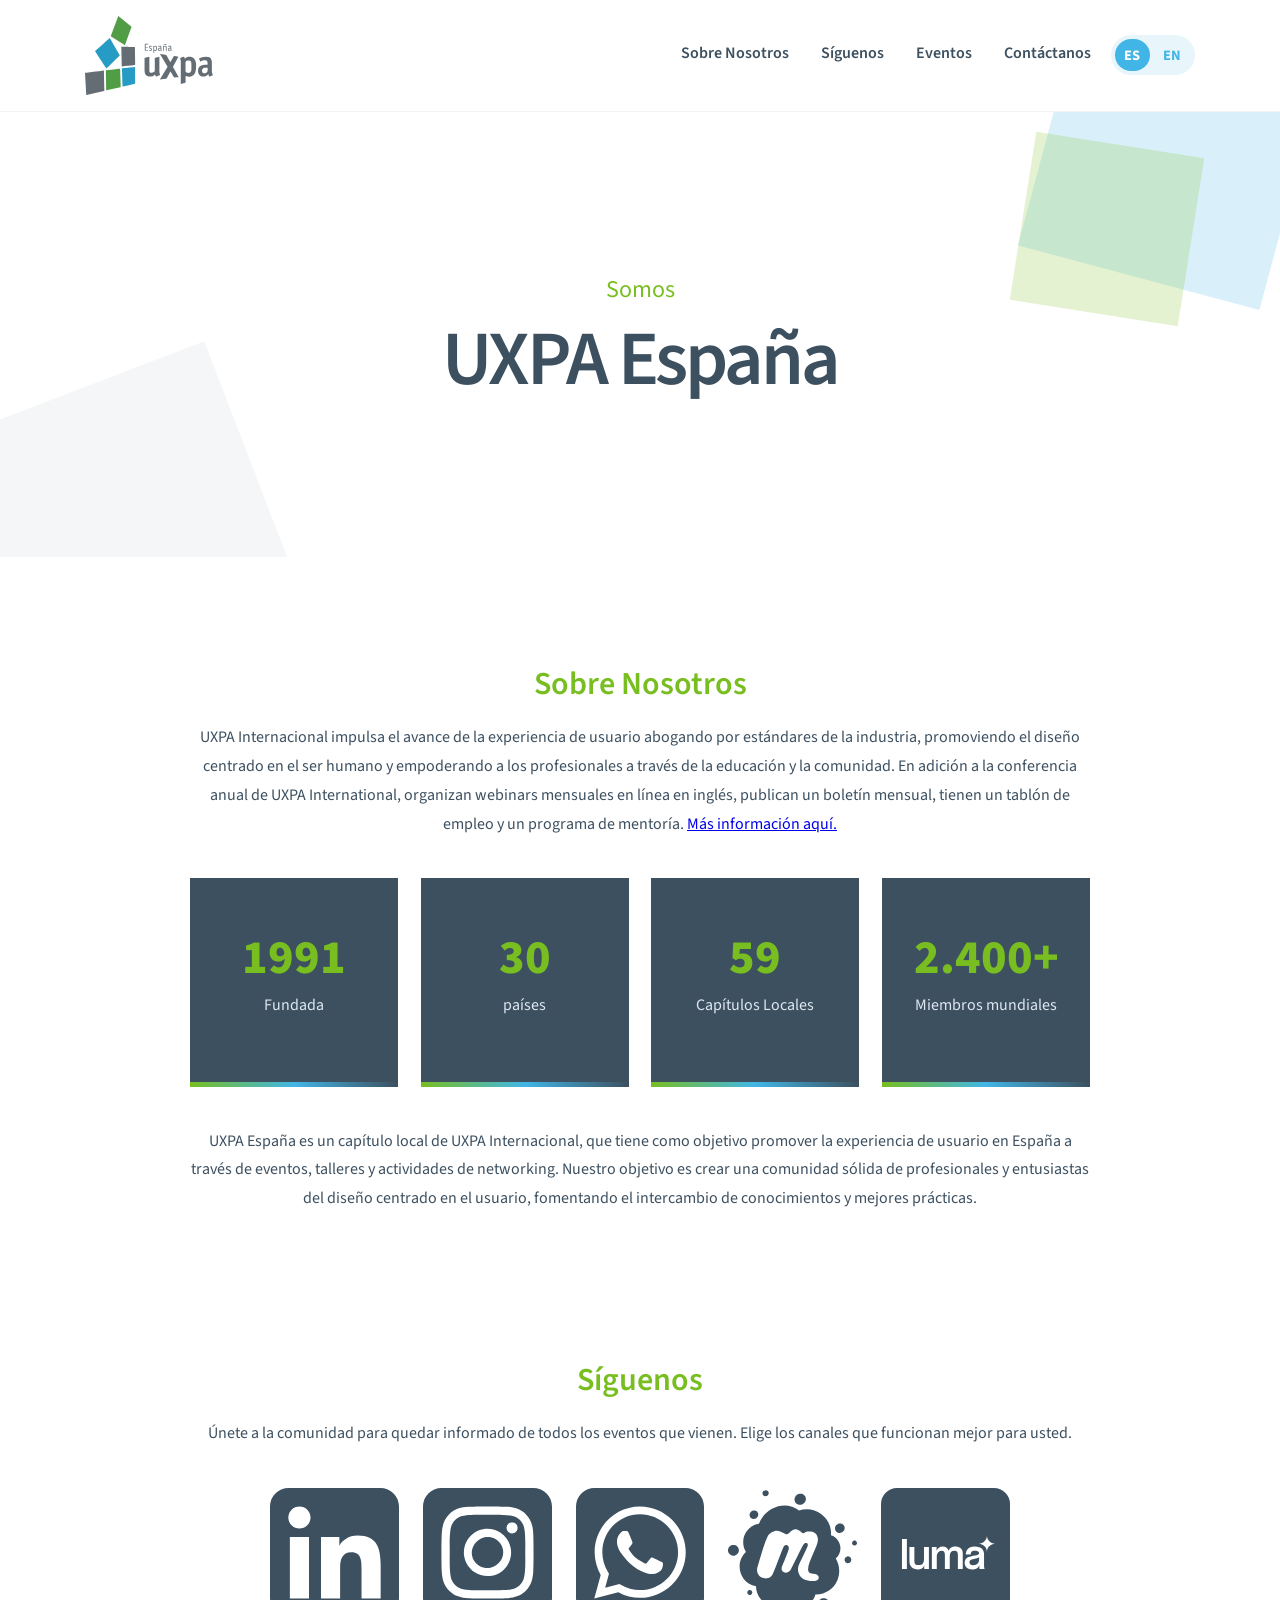
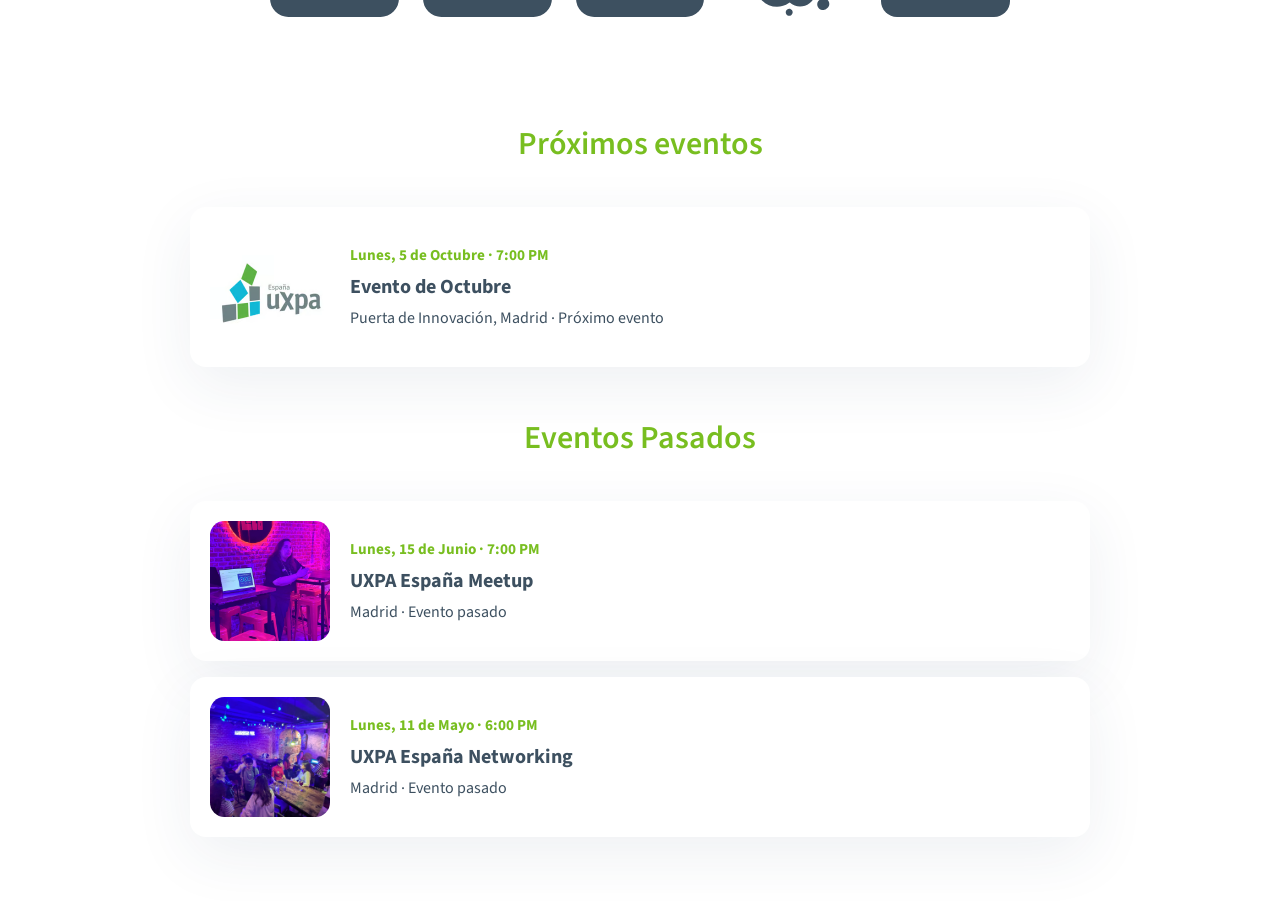
==== index.html @ 20ecc302 "october event link" ====
<!DOCTYPE html>
<html lang="es">
<head>
  <meta charset="UTF-8" />
  <meta name="viewport" content="width=device-width, initial-scale=1.0" />
  <title>UXPA España</title>
  <link rel="preconnect" href="https://fonts.googleapis.com" />
  <link rel="preconnect" href="https://fonts.gstatic.com" crossorigin />
  <link href="https://fonts.googleapis.com/css2?family=Source+Sans+Pro:wght@400;500;600;700;800&display=swap" rel="stylesheet" />
  <link rel="icon" href="favicon.svg" type="image/svg+xml" />
  <link rel="stylesheet" href="styles.css" />
</head>

<!-- Google tag (gtag.js) -->
<script async src="https://www.googletagmanager.com/gtag/js?id=G-DH0CVYJNMF"></script>
<script>
  window.dataLayer = window.dataLayer || [];
  function gtag(){dataLayer.push(arguments);}
  gtag('js', new Date());

  gtag('config', 'G-DH0CVYJNMF');
</script>

<body>
  <header class="page-header">
    <div class="topbar container">
      <a class="brand" href="#home" aria-label="Home">
        <img src="home.svg" alt="Home" class="home-icon" />
      </a>
      <div class="nav-actions">
        <nav class="main-nav" id="primary-nav">
          <a href="#about">Sobre Nosotros</a>
          <a href="#follow">Síguenos</a>
          <a href="#events">Eventos</a>
          <a href="https://forms.gle/S2C4UqZZ8qvi7Bgd6" target="_blank" rel="noopener noreferrer">Contáctanos</a>
        </nav>
        <div class="lang-toggle" aria-label="Language toggle">
          <a class="lang-option active" href="index.html">ES</a>
          <a class="lang-option" href="index-en.html">EN</a>
        </div>
        <button class="menu-toggle" type="button" aria-expanded="false" aria-controls="primary-nav" aria-label="Toggle navigation">
          <span></span>
          <span></span>
          <span></span>
        </button>
      </div>
    </div>
  </header>

  <main>
    <section id="home" class="hero">
      <div class="hero-content container">
        <p class="eyebrow">Somos</p>
        <h1>UXPA España</h1>
      </div>
      <div class="hero-decor hero-decor-left"></div>
      <div class="hero-decor home-decor-right-1"></div>
      <div class="hero-decor home-decor-right-2"></div>
    </section>

    <section id="about" class="section abou first">
      <div class="container section-intro">
        <h2>Sobre Nosotros</h2>
        <p>UXPA Internacional impulsa el avance de la experiencia de usuario abogando por estándares de la industria, promoviendo el diseño centrado en el ser humano y empoderando a los profesionales a través de la educación y la comunidad. En adición a la conferencia anual de UXPA International, organizan webinars mensuales en línea en inglés, publican un boletín mensual, tienen un tablón de empleo y un programa de mentoría. <a href="https://www.uxpa.org/" target="_blank" rel="noopener noreferrer">Más información aquí.</a></p>
      </div>

      <div class="stats-grid container">
        <article class="stat-card">
          <span class="stat-number">1991</span>
          <p>Fundada</p>
          <span class="accent-divider"></span>
        </article>
        <article class="stat-card">
          <span class="stat-number">30</span>
          <p>países</p>
          <span class="accent-divider"></span>
        </article>
        <article class="stat-card">
          <span class="stat-number">59</span>
          <p>Capítulos Locales</p>
          <span class="accent-divider"></span>
        </article>
        <article class="stat-card">
          <span class="stat-number">2.400+</span>
          <p>Miembros mundiales</p>
          <span class="accent-divider"></span>
        </article>
      </div>
      <div class="container section-intro"> 
        <p>
          UXPA España es un capítulo local de UXPA Internacional, que tiene como objetivo promover la experiencia de usuario en España a través de eventos, talleres y actividades de networking. Nuestro objetivo es crear una comunidad sólida de profesionales y entusiastas del diseño centrado en el usuario, fomentando el intercambio de conocimientos y mejores prácticas.
        </p>
      </div>
    </section>

    <section id="follow" class="section follow">
      <div class="container section-intro">
        <h2>Síguenos</h2>
        <p>Únete a la comunidad para quedar informado de todos los eventos que vienen. Elige los canales que funcionan mejor para usted.</p>
      </div>
      <div class="social-grid container">
        <a class="social-card" href="https://www.linkedin.com/groups/18450003/" aria-label="LinkedIn">
          <img src="assets/socials/square-linkedin-brands-solid 1.svg" alt="LinkedIn" class="social-icon" />
        </a>
        <a class="social-card" href="https://www.instagram.com/uxpa_espana/" aria-label="Instagram">
          <img src="assets/socials/square-instagram-brands-solid 1.svg" alt="Instagram" class="social-icon" />
        </a>
        <a class="social-card" href="https://chat.whatsapp.com/FRscaBagMNq5ZdRsi3wGTR" aria-label="WhatsApp">
          <img src="assets/socials/square-whatsapp-brands-solid 1.svg" alt="WhatsApp" class="social-icon" />
        </a>
        <a class="social-card" href="https://www.meetup.com/uxpa-espana/" aria-label="Meetup">
          <img src="assets/socials/meetup-brands-solid 1.svg" alt="Meetup" class="social-icon" />
        </a>
        <a class="social-card" href="https://luma.com/uxpaespana" aria-label="Luma">
          <img src="assets/socials/luma-brands-solid-1.svg" alt="Luma" class="social-icon" />
        </a>
      </div>
    </section>

    <section id="events" class="section events">
    <div class="container section-intro">
        <h2>Próximos eventos</h2>
      </div>
      <div class="container">
        <div class="events-list">
          <a class="event-card" href="https://luma.com/v2x5nuk3" target="_blank" rel="noopener noreferrer">
            <img src="assets/event-photos/fallback.avif" alt="Upcoming October Event" class="event-image" />
            <div class="event-content">
              <p class="event-date">Lunes, 5 de Octubre · 7:00 PM</p>
              <h3>Evento de Octubre</h3>
              <p class="event-meta">Puerta de Innovación, Madrid · Próximo evento</p>
            </div>
          </a>
        </div>
      </div>
      <div class="container section-intro">
        <h2>Eventos Pasados</h2>
      </div>
      <div class="container">
        <div class="events-list">
          <a class="event-card" href="https://luma.com/sww7ekwe" target="_blank" rel="noopener noreferrer">
            <img src="assets/event-photos/june-photo.jpg" alt="Photo of June Speaker" class="event-image" />
            <div class="event-content">
              <p class="event-date">Lunes, 15 de Junio · 7:00 PM</p>
              <h3>UXPA España Meetup</h3>
              <p class="event-meta">Madrid · Evento pasado</p>
            </div>
          </a>
          <a class="event-card" href="https://luma.com/m1urawqa" target="_blank" rel="noopener noreferrer">
            <img src="assets/event-photos/may-photo.jpg" alt="Photo of May Event" class="event-image" />
            <div class="event-content">
              <p class="event-date">Lunes, 11 de Mayo · 6:00 PM</p>
              <h3>UXPA España Networking</h3>
              <p class="event-meta">Madrid · Evento pasado</p>
            </div>
          </a>
        </div>
      </div>
    </section>
  </main>

  <script src="script.js"></script>
</body>
</html>
---- styles.css ----
@view-transition {
  navigation: auto;
}

:root {
  color-scheme: light;
  --bg: #ffffff;
  --surface: #ffffff;
  --surface-strong: #3D5060;
  --text: #000000;
  --muted: #3D5060;
  --accent: #78BE20;
  --accent-soft: #ffffff;
  --border: rgba(36, 81, 147, 0.08);
  --shadow: 0 18px 60px rgba(34, 65, 105, 0.08);
  font-family: 'Source Sans Pro', system-ui, sans-serif;
}

* {
  box-sizing: border-box;
}


body {
  margin: 0;
  min-height: 100vh;
  color: var(--text);
  background: #fff;
}

img {
  max-width: 100%;
  display: block;
}

.container {
  width: min(1110px, calc(100% - 2rem));
  margin: 0 auto;
}

.page-header {
  position: sticky;
  top: 0;
  z-index: 10;
  backdrop-filter: blur(18px);
  background: rgba(255, 255, 255, 0.78);
  border-bottom: 1px solid rgba(24, 58, 99, 0.06);
}

.topbar {
  display: flex;
  justify-content: space-between;
  align-items: center;
  gap: 1rem;
  padding: 1rem 0;
}

.brand {
  display: inline-flex;
  align-items: center;
  gap: 0.75rem;
  text-decoration: none;
  color: var(--surface-strong);
  font-weight: 700;
  letter-spacing: 0.02em;
}

.home-icon {
  width: 8rem;
  height: auto;
  display: block;
  max-height: 8em;
}

.brand-mark {
  display: inline-flex;
  align-items: center;
  justify-content: center;
  width: 2.4rem;
  height: 2.4rem;
  border-radius: 0.75rem;
  background: var(--accent);
  color: #fff;
  font-weight: 800;
}

.nav-actions {
  display: flex;
  align-items: center;
  gap: 1.25rem;
  position: relative;
}

.menu-toggle {
  display: none;
  align-items: center;
  justify-content: center;
  flex-direction: column;
  gap: 0.25rem;
  width: 2.75rem;
  height: 2.75rem;
  border: 0;
  border-radius: 999px;
  background: rgba(65, 182, 230, 0.12);
  cursor: pointer;
  padding: 0.55rem;
}

.menu-toggle span {
  display: block;
  width: 1.15rem;
  height: 2px;
  border-radius: 999px;
  background: var(--surface-strong);
}

.main-nav {
  display: flex;
  gap: 2rem;
}

.lang-toggle {
  display: inline-flex;
  align-items: center;
  gap: 0.25rem;
  padding: 0.25rem;
  border-radius: 999px;
  background: rgba(65, 182, 230, 0.12);
}

.lang-option {
  display: inline-flex;
  align-items: center;
  justify-content: center;
  border: 0;
  background: transparent;
  color: #41B6E6;
  font-weight: 700;
  font-size: 0.9rem;
  padding: 0.35rem 0.6rem;
  border-radius: 999px;
  cursor: pointer;
  text-decoration: none;
  transition: background 0.2s ease, color 0.2s ease;
}

.lang-option.active {
  background: #41B6E6;
  color: #fff;
}

.main-nav a {
  position: relative;
  color: var(--muted);
  text-decoration: none;
  font-weight: 600;
  padding-bottom: 0.25rem;
  transition: color 0.2s ease;
}

.main-nav a::after {
  content: '';
  position: absolute;
  left: 0;
  bottom: 0;
  width: 100%;
  height: 3px;
  background: linear-gradient(90deg, var(--accent) 0%, #41B6E6 50%, var(--muted) 100%);
  transform: scaleX(0);
  transform-origin: center;
  transition: transform 0.2s ease;
}

.main-nav a:hover,
.main-nav a:focus-visible {
  color: var(--surface-strong);
}

.main-nav a:hover::after,
.main-nav a:focus-visible::after {
  transform: scaleX(1);
}

.hero {
  position: relative;
  padding: 10rem 0 10rem;
  text-align: center;
  overflow: hidden;
}

main section[id] {
  scroll-margin-top: 120px;
}

.hero-content {
  display: grid;
  gap: 1.1rem;
  align-items: center;
}

.eyebrow {
  margin: 0;
  color: var(--accent);
  font-size: 1.5rem;
}

.hero h1 {
  margin: 0;
  font-size: clamp(4rem, 6vw, 6rem);
  font-weight: 600;
  line-height: 0.95;
  letter-spacing: -0.04em;
  color: var(--surface-strong);
}

.hero-decor {
  position: absolute;
}

.hero-decor-left {
  left: -2rem;
  width: 300px;
  height: 300px;
  bottom: -8rem;
  top: auto;
  background: rgba(61, 80, 96, 0.05);
  transform: rotate(-21deg);
}

.home-decor-right-1 {
  right: -1rem;
  width: 250px;
  height: 250px;
  top: -5rem;
  background: rgba(65, 182, 230, 0.2);
  transform: rotate(15deg);
}

.home-decor-right-2 {
  right: 5.5rem;
  width: 170px;
  height: 170px;
  top: 2rem;
  background: rgba(120, 190, 32, 0.2);
  transform: rotate(9deg);
}
.first{
  padding-top: 4rem;
}

.section {
  padding-bottom: 4rem;
}

.section-intro {
  text-align: center;
  max-width: 900px;
  margin: 2.5rem auto 2.5rem;
}

.section .container:not(.section-intro) {
  max-width: 900px;
}

.section-intro h2 {
  margin: 0 0 1rem;
  font-size: 2rem;
  font-weight: 600;
  color: var(--accent);
}

.section-intro p {
  margin: 0;
  color: var(--muted);
  line-height: 1.8;
}

.stats-grid,
.social-grid {
  display: grid;
  gap: 1.4rem;
  margin-inline: auto;
}

.stats-grid {
  grid-template-columns: repeat(4, minmax(0, 1fr));
  align-items: stretch;
}

.stat-card {
  padding: 2rem 2rem 3rem;
  background: var(--surface-strong);
  color: #fff;
  min-height: 0;
  aspect-ratio: 1 / 1;
  display: flex;
  flex-direction: column;
  justify-content: center;
  text-align: center;
  position: relative;
  overflow: hidden;
}

.stat-number {
  display: block;
  font-size: clamp(2rem, 4vw, 3rem);
  font-weight: 800;
  line-height: 1;
  color: var(--accent);
}

.stat-card p {
  margin: 0.75rem 0 0;
  font-size: 1rem;
  color: #dfe7f1;
}

.accent-divider {
  position: absolute;
  left: 0;
  bottom: 0;
  display: block;
  width: 100%;
  height: 5px;
  max-height: 5px;
  margin: 0;
  background: linear-gradient(90deg, var(--accent) 0%, #41B6E6 50%, var(--muted) 100%);
}

.follow .social-grid {
  grid-template-columns: repeat(5, minmax(0, 1fr));
  justify-content: center;
  gap: 1.5rem;
  max-width: 6rem;
  margin-inline: auto;
  padding-left: 5rem;
  padding-right: 5rem;
}

.social-card {
  display: flex;
  align-items: center;
  justify-content: center;
  width: 100%;
  aspect-ratio: 1 / 1;
  border-radius: 1rem;
  color: var(--surface-strong);
  text-decoration: none;
  transition: transform 0.2s ease, box-shadow 0.2s ease;
}

.social-card:hover,
.social-card:focus-visible {
  transform: translateY(-4px);
  box-shadow: 0 24px 72px rgba(34, 65, 105, 0.14);
}

.social-icon {
  width: 100%;
  height: 100%;
  display: block;
  object-fit: contain;
  border-radius: 1rem;
}

.events .container.section-intro:first-of-type + .container {
  margin-bottom: 3rem;
}

.events .container.section-intro:last-of-type {
  margin-top: 1.5rem;
  margin-bottom: 2rem;
}

.events-list {
  display: grid;
  gap: 1rem;
}

.event-card {
  display: flex;
  align-items: center;
  gap: 1.25rem;
  padding: 1.25rem;
  border-radius: 1rem;
  background: #fff;
  color: var(--surface-strong);
  text-decoration: none;
  box-shadow: var(--shadow);
  transition: transform 0.2s ease, box-shadow 0.2s ease;
}

.event-card:hover,
.event-card:focus-visible {
  transform: translateY(-4px);
  box-shadow: 0 24px 72px rgba(34, 65, 105, 0.14);
}

.disabled-event-card {
  cursor: default;
  box-shadow: var(--shadow);
}

.disabled-event-card:hover,
.disabled-event-card:focus-visible {
  transform: none;
  box-shadow: var(--shadow);
}

.event-image {
  width: 120px;
  height: 120px;
  object-fit: cover;
  border-radius: 0.9rem;
  flex-shrink: 0;
}

.event-content {
  display: flex;
  flex-direction: column;
  gap: 0.4rem;
}

.event-date {
  margin: 0;
  color: var(--accent);
  font-weight: 700;
  font-size: 0.95rem;
}

.event-content h3 {
  margin: 0;
  font-size: 1.25rem;
}

.event-meta {
  margin: 0;
  color: var(--muted);
}

@media (max-width: 640px) {
  .topbar {
    flex-direction: row;
    align-items: center;
    justify-content: space-between;
  }

  .home-icon {
    width: 5rem;
  }

  .nav-actions {
    justify-content: flex-end;
    gap: 0.75rem;
    margin-left: auto;
  }

  .menu-toggle {
    display: inline-flex;
  }

  .main-nav {
    display: none;
    position: absolute;
    top: calc(100% + 0.5rem);
    right: 0;
    flex-direction: column;
    gap: 0.85rem;
    padding: 1rem;
    min-width: 12rem;
    border-radius: 1rem;
    background: rgba(255, 255, 255, 0.98);
    box-shadow: var(--shadow);
    border: 1px solid var(--border);
  }

  .main-nav.open {
    display: flex;
  }

  .hero {
    padding: 4.5rem 0 6.5rem;
  }

  .hero-decor {
    position: absolute;
  }

  .stats-grid {
    grid-template-columns: repeat(2, minmax(0, 1fr));
  }

  .follow .social-grid {
    grid-template-columns: repeat(3, minmax(0, 1fr));
  }

  .section-intro {
    margin-bottom: 2rem;
  }

.hero-decor-left {
  left: -3rem;
  width: 200px;
  height: 200px;
  bottom: -9rem;
  top: auto;
  background: rgba(61, 80, 96, 0.2);
  transform: rotate(-21deg);
}

.home-decor-right-1 {
  right: -.5rem;
  width: 150px;
  height: 150px;
  top: -5rem;
  background: rgba(65, 182, 230, 0.2);
  transform: rotate(15deg);
}

.home-decor-right-2 {
  right: 1rem;
  width: 90px;
  height: 90px;
  top: .5rem;
  background: rgba(120, 190, 32, 0.2);
  transform: rotate(9deg);
}

.section {
  padding: 4rem 0;
}

}
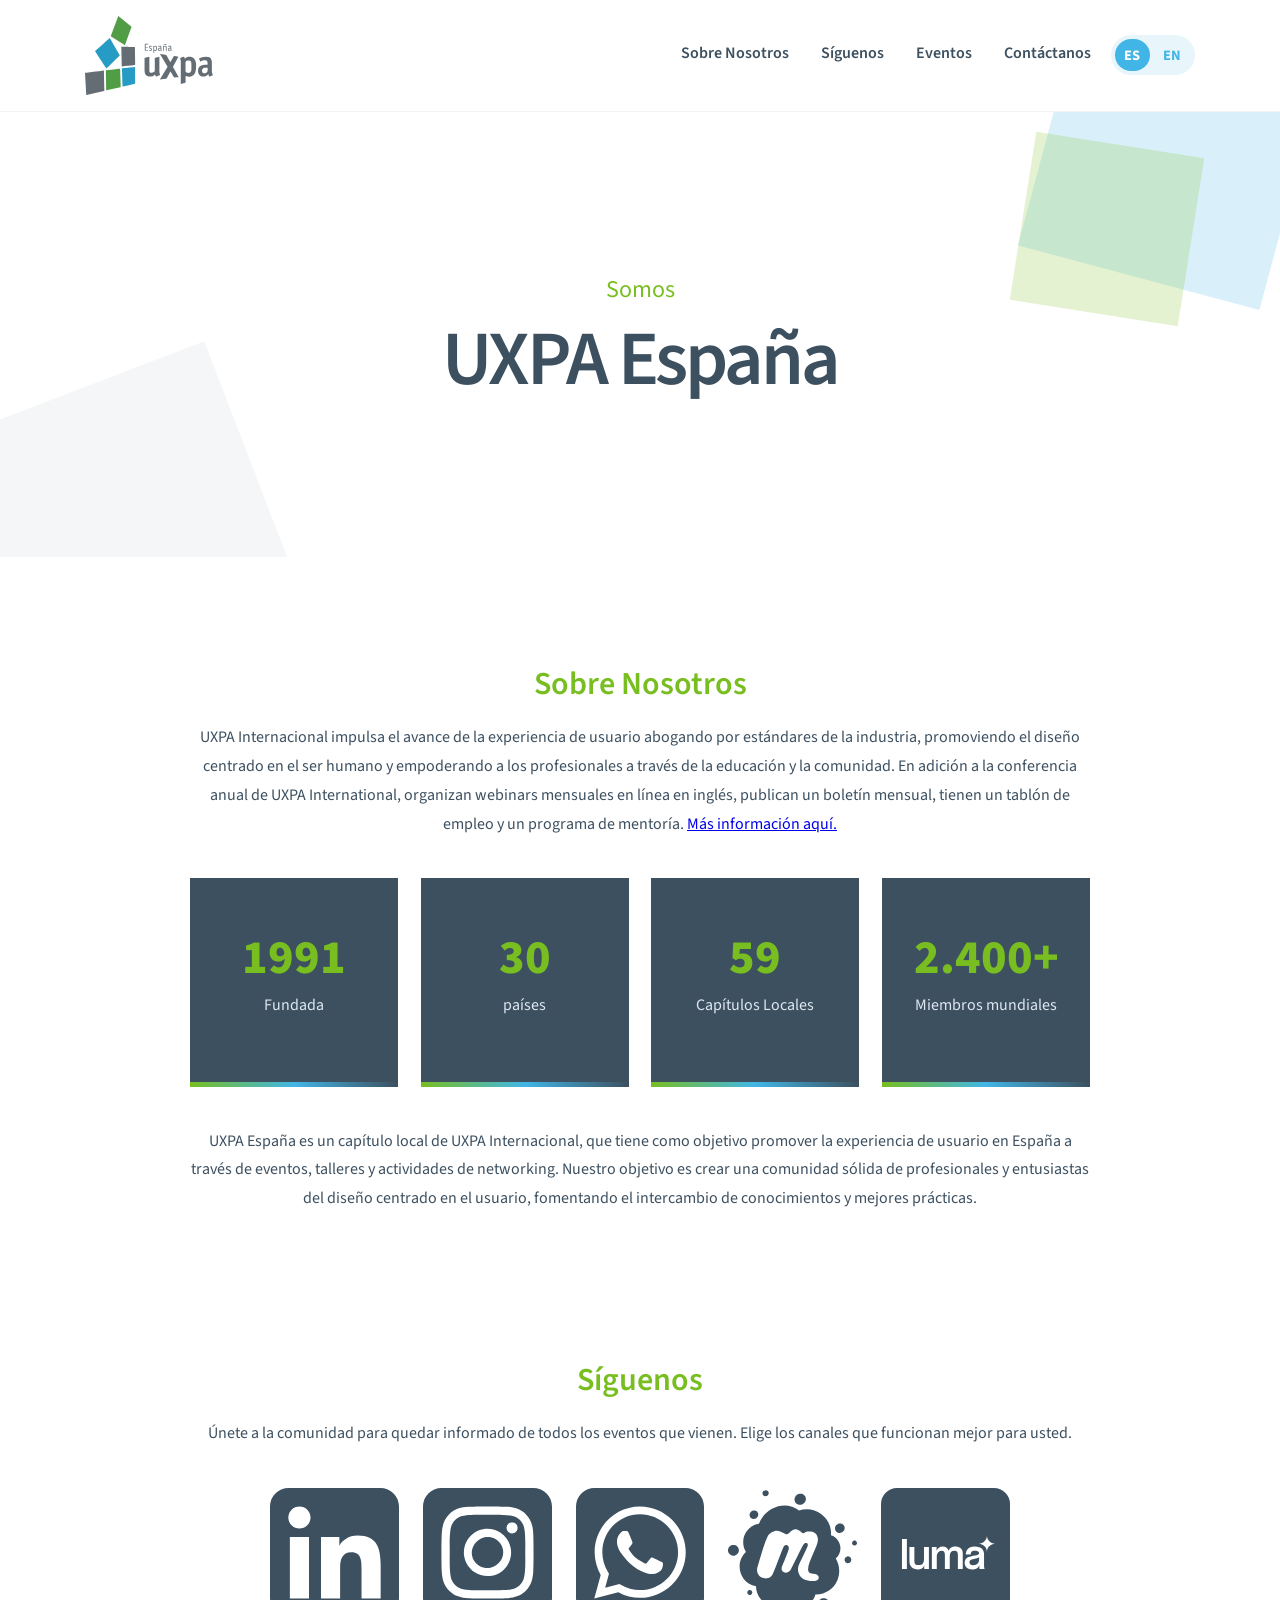
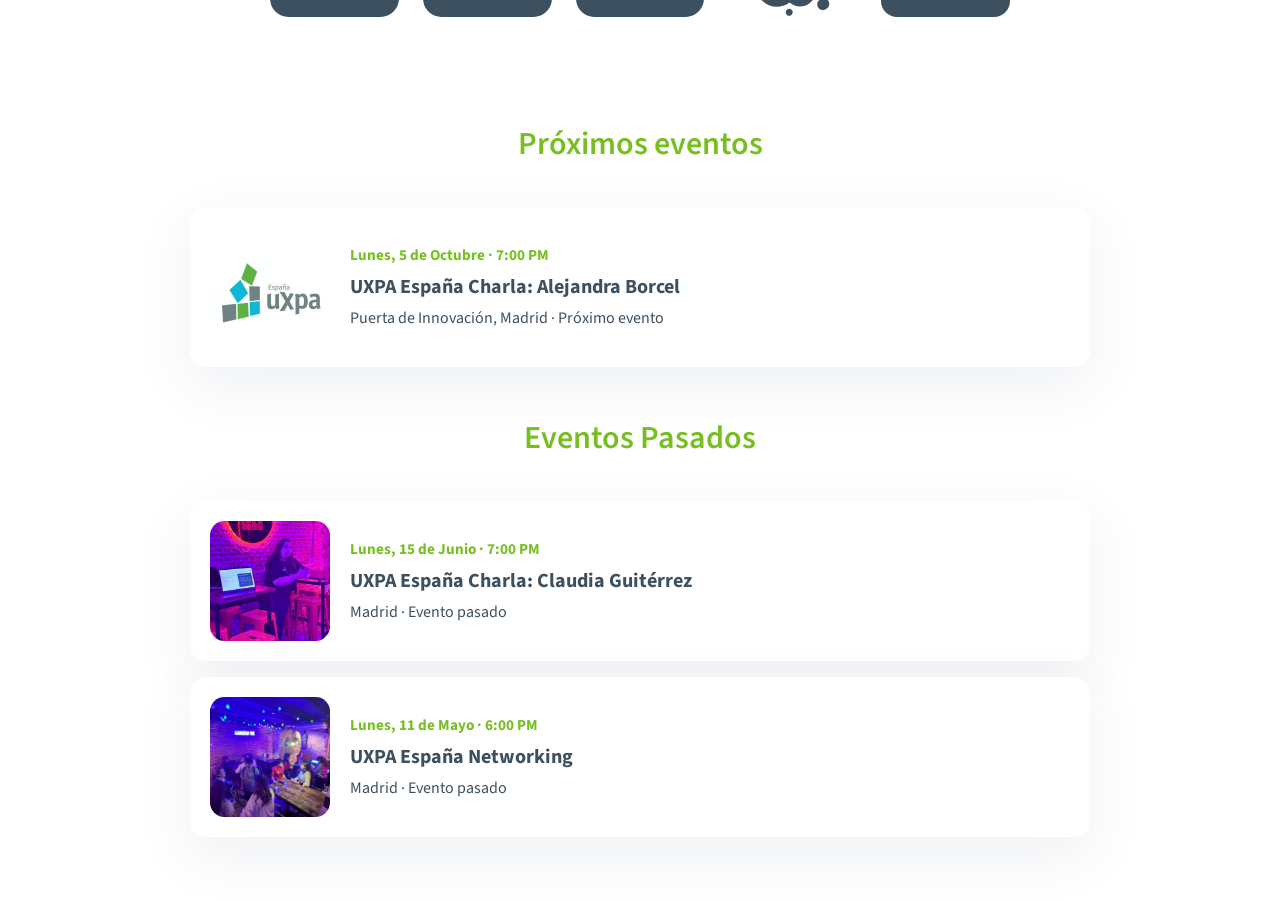
==== commit bbf4e381: "change event titles" ====
--- a/index.html
+++ b/index.html
@@ -127,7 +127,7 @@
             <img src="assets/event-photos/fallback.avif" alt="Upcoming October Event" class="event-image" />
             <div class="event-content">
               <p class="event-date">Lunes, 5 de Octubre · 7:00 PM</p>
-              <h3>Evento de Octubre</h3>
+              <h3>UXPA España Charla: Alejandra Borcel</h3>
               <p class="event-meta">Puerta de Innovación, Madrid · Próximo evento</p>
             </div>
           </a>
@@ -142,7 +142,7 @@
             <img src="assets/event-photos/june-photo.jpg" alt="Photo of June Speaker" class="event-image" />
             <div class="event-content">
               <p class="event-date">Lunes, 15 de Junio · 7:00 PM</p>
-              <h3>UXPA España Meetup</h3>
+              <h3>UXPA España Charla: Claudia Guitérrez</h3>
               <p class="event-meta">Madrid · Evento pasado</p>
             </div>
           </a>
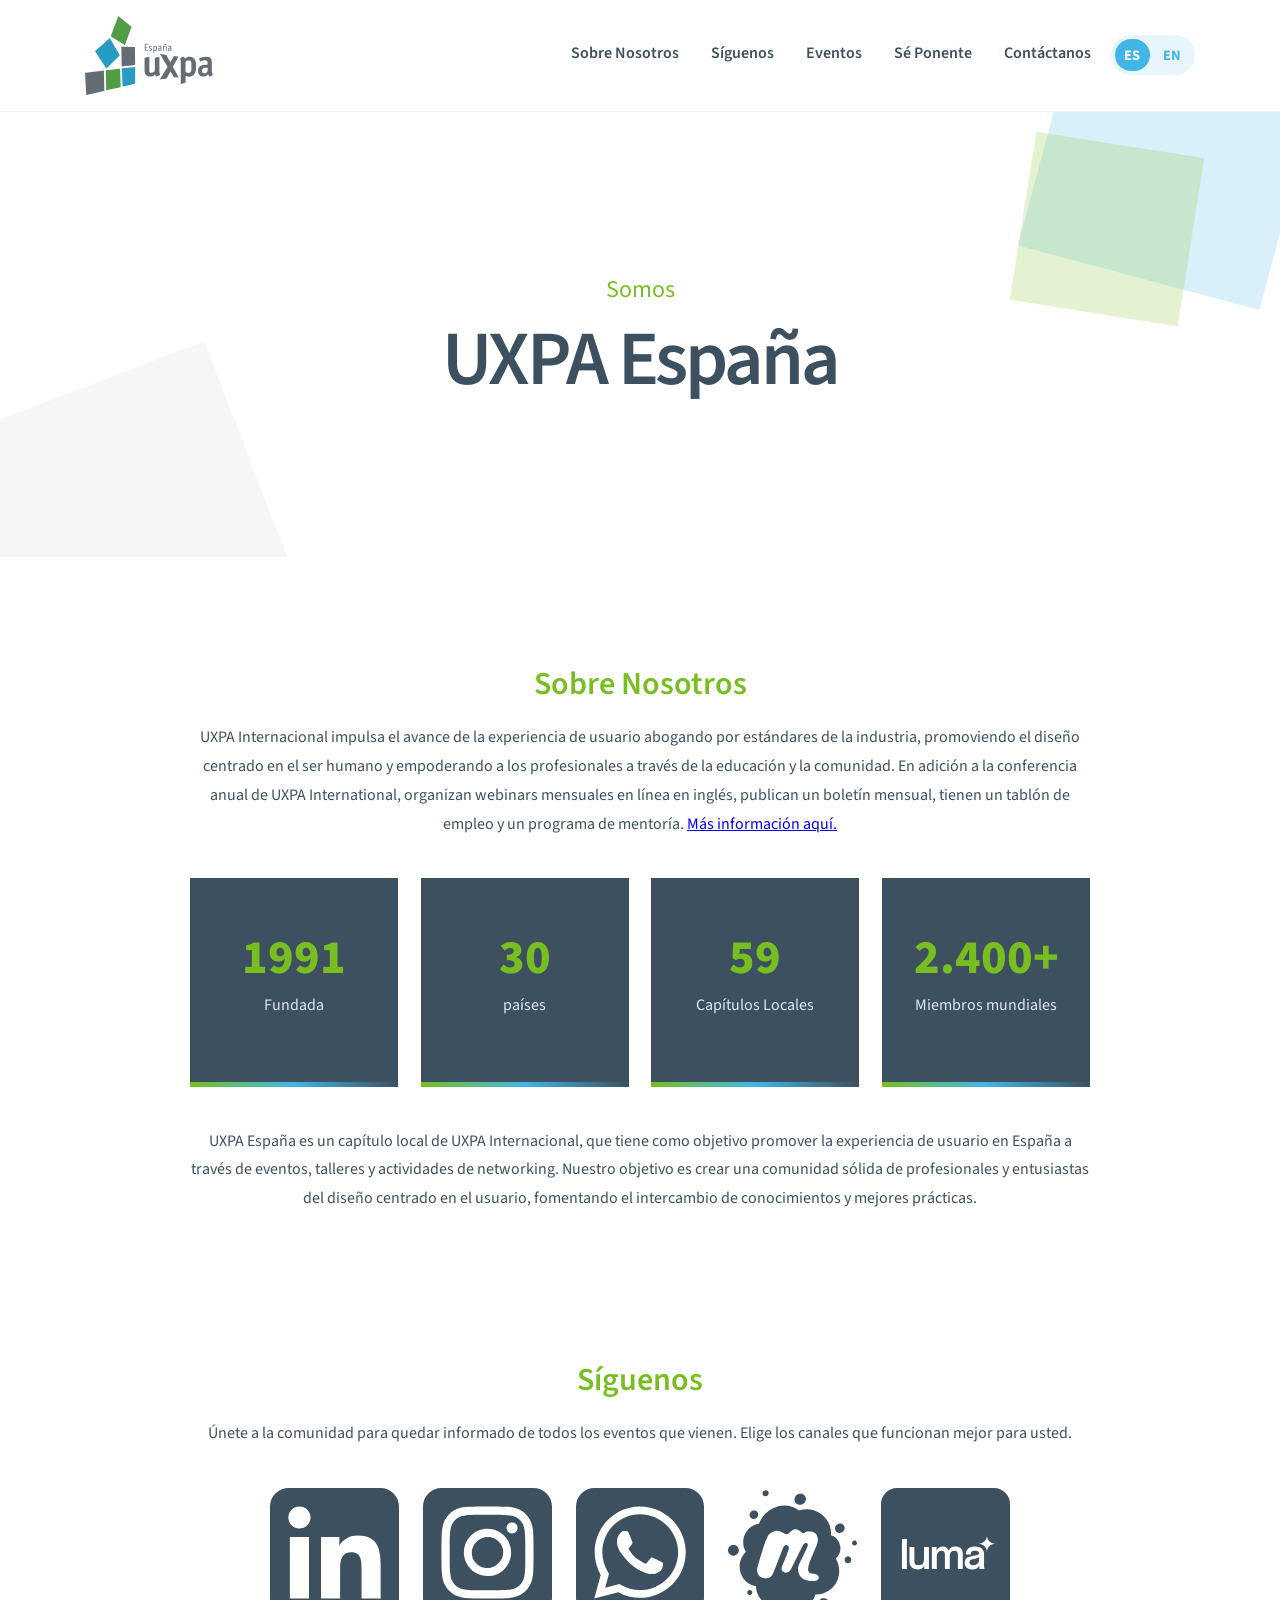
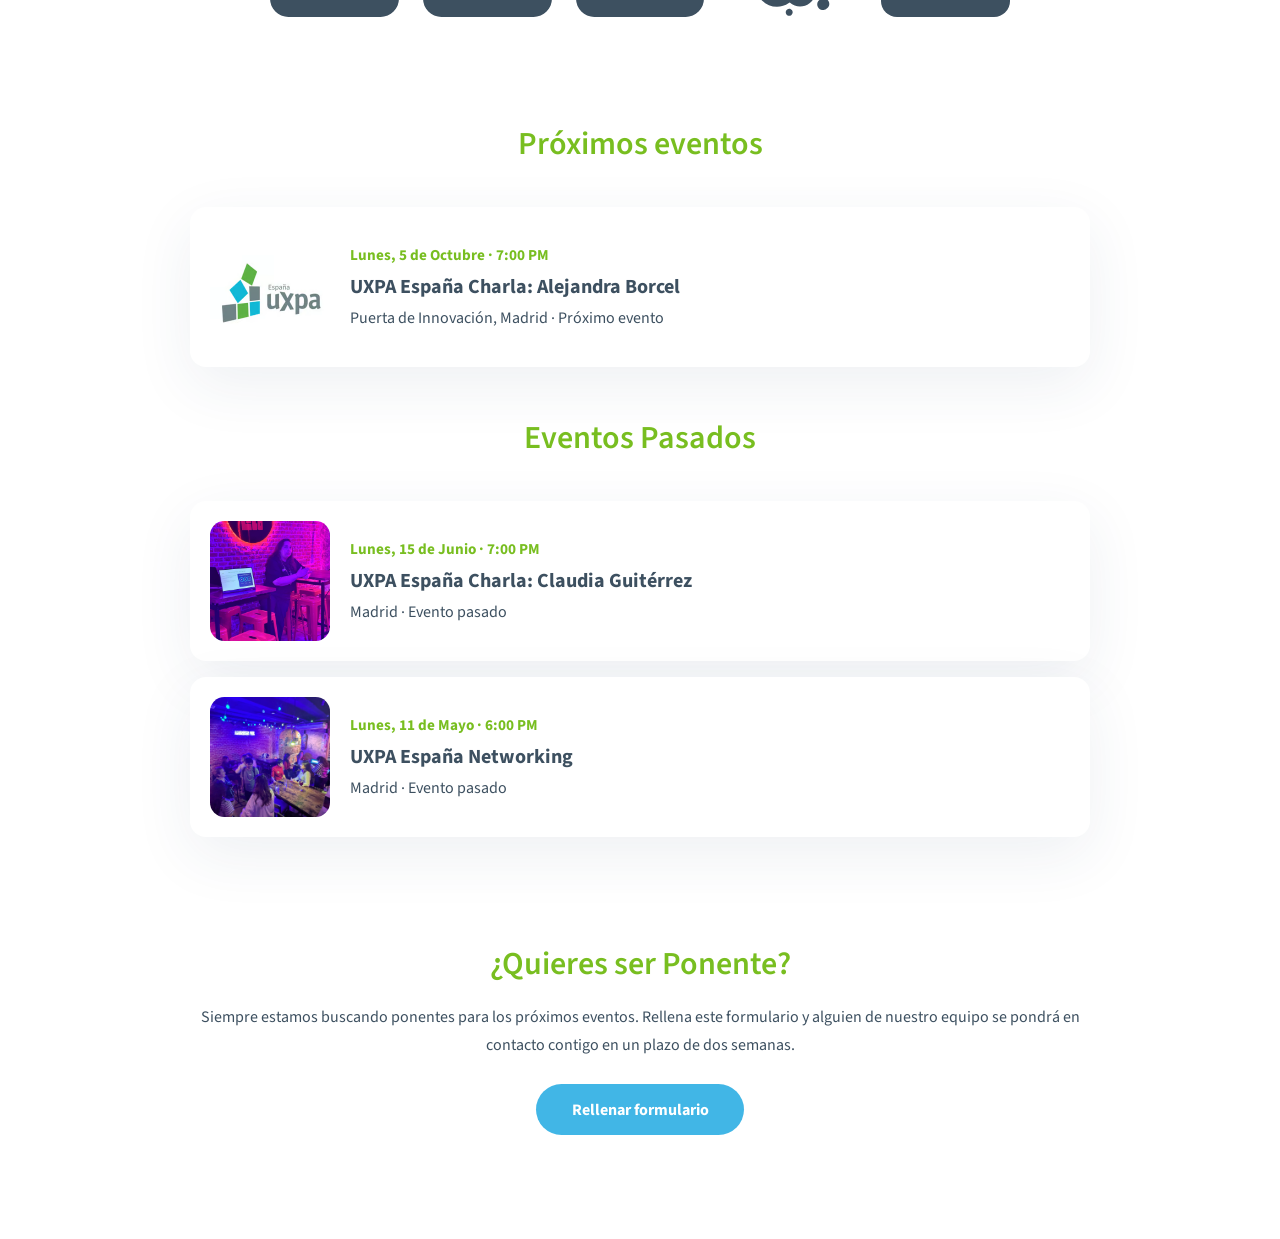
==== commit c0800506: "add speaker section" ====
--- a/index.html
+++ b/index.html
@@ -24,19 +24,20 @@
 <body>
   <header class="page-header">
     <div class="topbar container">
-      <a class="brand" href="#home" aria-label="Home">
+      <a class="brand" href="index.html" aria-label="Home">
         <img src="home.svg" alt="Home" class="home-icon" />
       </a>
       <div class="nav-actions">
         <nav class="main-nav" id="primary-nav">
-          <a href="#about">Sobre Nosotros</a>
-          <a href="#follow">Síguenos</a>
-          <a href="#events">Eventos</a>
-          <a href="https://forms.gle/S2C4UqZZ8qvi7Bgd6" target="_blank" rel="noopener noreferrer">Contáctanos</a>
+          <a href="#about" data-i18n="nav.about">Sobre Nosotros</a>
+          <a href="#follow" data-i18n="nav.follow">Síguenos</a>
+          <a href="#events" data-i18n="nav.events">Eventos</a>
+          <a href="#speaker" data-i18n="nav.speaker">Sé Ponente</a>
+          <a href="https://forms.gle/S2C4UqZZ8qvi7Bgd6" target="_blank" rel="noopener noreferrer" data-i18n="nav.contact">Contáctanos</a>
         </nav>
         <div class="lang-toggle" aria-label="Language toggle">
-          <a class="lang-option active" href="index.html">ES</a>
-          <a class="lang-option" href="index-en.html">EN</a>
+          <a class="lang-option active" href="?lang=es" data-lang="es">ES</a>
+          <a class="lang-option" href="?lang=en" data-lang="en">EN</a>
         </div>
         <button class="menu-toggle" type="button" aria-expanded="false" aria-controls="primary-nav" aria-label="Toggle navigation">
           <span></span>
@@ -50,44 +51,44 @@
   <main>
     <section id="home" class="hero">
       <div class="hero-content container">
-        <p class="eyebrow">Somos</p>
-        <h1>UXPA España</h1>
+        <p class="eyebrow" data-i18n="hero.eyebrow">Somos</p>
+        <h1 data-i18n="hero.heading">UXPA España</h1>
       </div>
       <div class="hero-decor hero-decor-left"></div>
       <div class="hero-decor home-decor-right-1"></div>
       <div class="hero-decor home-decor-right-2"></div>
     </section>
 
-    <section id="about" class="section abou first">
-      <div class="container section-intro">
-        <h2>Sobre Nosotros</h2>
-        <p>UXPA Internacional impulsa el avance de la experiencia de usuario abogando por estándares de la industria, promoviendo el diseño centrado en el ser humano y empoderando a los profesionales a través de la educación y la comunidad. En adición a la conferencia anual de UXPA International, organizan webinars mensuales en línea en inglés, publican un boletín mensual, tienen un tablón de empleo y un programa de mentoría. <a href="https://www.uxpa.org/" target="_blank" rel="noopener noreferrer">Más información aquí.</a></p>
+    <section id="about" class="section about">
+      <div class="container section-intro first">
+        <h2 data-i18n="about.heading">Sobre Nosotros</h2>
+        <p><span data-i18n="about.introText">UXPA Internacional impulsa el avance de la experiencia de usuario abogando por estándares de la industria, promoviendo el diseño centrado en el ser humano y empoderando a los profesionales a través de la educación y la comunidad. En adición a la conferencia anual de UXPA International, organizan webinars mensuales en línea en inglés, publican un boletín mensual, tienen un tablón de empleo y un programa de mentoría.</span> <a href="https://www.uxpa.org/" target="_blank" rel="noopener noreferrer" data-i18n="about.introLink">Más información aquí.</a></p>
       </div>
 
       <div class="stats-grid container">
         <article class="stat-card">
           <span class="stat-number">1991</span>
-          <p>Fundada</p>
+          <p data-i18n="about.stats.founded">Fundada</p>
           <span class="accent-divider"></span>
         </article>
         <article class="stat-card">
           <span class="stat-number">30</span>
-          <p>países</p>
+          <p data-i18n="about.stats.countries">países</p>
           <span class="accent-divider"></span>
         </article>
         <article class="stat-card">
           <span class="stat-number">59</span>
-          <p>Capítulos Locales</p>
+          <p data-i18n="about.stats.chapters">Capítulos Locales</p>
           <span class="accent-divider"></span>
         </article>
         <article class="stat-card">
           <span class="stat-number">2.400+</span>
-          <p>Miembros mundiales</p>
+          <p data-i18n="about.stats.members">Miembros mundiales</p>
           <span class="accent-divider"></span>
         </article>
       </div>
-      <div class="container section-intro"> 
-        <p>
+      <div class="container section-intro">
+        <p data-i18n="about.paragraph2">
           UXPA España es un capítulo local de UXPA Internacional, que tiene como objetivo promover la experiencia de usuario en España a través de eventos, talleres y actividades de networking. Nuestro objetivo es crear una comunidad sólida de profesionales y entusiastas del diseño centrado en el usuario, fomentando el intercambio de conocimientos y mejores prácticas.
         </p>
       </div>
@@ -95,8 +96,8 @@
 
     <section id="follow" class="section follow">
       <div class="container section-intro">
-        <h2>Síguenos</h2>
-        <p>Únete a la comunidad para quedar informado de todos los eventos que vienen. Elige los canales que funcionan mejor para usted.</p>
+        <h2 data-i18n="follow.heading">Síguenos</h2>
+        <p data-i18n="follow.text">Únete a la comunidad para quedar informado de todos los eventos que vienen. Elige los canales que funcionan mejor para usted.</p>
       </div>
       <div class="social-grid container">
         <a class="social-card" href="https://www.linkedin.com/groups/18450003/" aria-label="LinkedIn">
@@ -118,47 +119,56 @@
     </section>
 
     <section id="events" class="section events">
-    <div class="container section-intro">
-        <h2>Próximos eventos</h2>
+      <div class="container section-intro">
+        <h2 data-i18n="events.upcomingHeading">Próximos eventos</h2>
       </div>
       <div class="container">
         <div class="events-list">
           <a class="event-card" href="https://luma.com/v2x5nuk3" target="_blank" rel="noopener noreferrer">
             <img src="assets/event-photos/fallback.avif" alt="Upcoming October Event" class="event-image" />
             <div class="event-content">
-              <p class="event-date">Lunes, 5 de Octubre · 7:00 PM</p>
-              <h3>UXPA España Charla: Alejandra Borcel</h3>
-              <p class="event-meta">Puerta de Innovación, Madrid · Próximo evento</p>
+              <p class="event-date" data-i18n="events.upcoming.date">Lunes, 5 de Octubre · 7:00 PM</p>
+              <h3 data-i18n="events.upcoming.title">UXPA España Charla: Alejandra Borcel</h3>
+              <p class="event-meta" data-i18n="events.upcoming.meta">Puerta de Innovación, Madrid · Próximo evento</p>
             </div>
           </a>
         </div>
       </div>
       <div class="container section-intro">
-        <h2>Eventos Pasados</h2>
+        <h2 data-i18n="events.pastHeading">Eventos Pasados</h2>
       </div>
       <div class="container">
         <div class="events-list">
           <a class="event-card" href="https://luma.com/sww7ekwe" target="_blank" rel="noopener noreferrer">
             <img src="assets/event-photos/june-photo.jpg" alt="Photo of June Speaker" class="event-image" />
             <div class="event-content">
-              <p class="event-date">Lunes, 15 de Junio · 7:00 PM</p>
-              <h3>UXPA España Charla: Claudia Guitérrez</h3>
-              <p class="event-meta">Madrid · Evento pasado</p>
+              <p class="event-date" data-i18n="events.past1.date">Lunes, 15 de Junio · 7:00 PM</p>
+              <h3 data-i18n="events.past1.title">UXPA España Charla: Claudia Guitérrez</h3>
+              <p class="event-meta" data-i18n="events.past1.meta">Madrid · Evento pasado</p>
             </div>
           </a>
           <a class="event-card" href="https://luma.com/m1urawqa" target="_blank" rel="noopener noreferrer">
             <img src="assets/event-photos/may-photo.jpg" alt="Photo of May Event" class="event-image" />
             <div class="event-content">
-              <p class="event-date">Lunes, 11 de Mayo · 6:00 PM</p>
-              <h3>UXPA España Networking</h3>
-              <p class="event-meta">Madrid · Evento pasado</p>
+              <p class="event-date" data-i18n="events.past2.date">Lunes, 11 de Mayo · 6:00 PM</p>
+              <h3 data-i18n="events.past2.title">UXPA España Networking</h3>
+              <p class="event-meta" data-i18n="events.past2.meta">Madrid · Evento pasado</p>
             </div>
           </a>
         </div>
       </div>
     </section>
+
+    <section id="speaker" class="section speaker">
+      <div class="container section-intro">
+        <h2 data-i18n="speaker.heading">¿Quieres ser Ponente?</h2>
+        <p data-i18n="speaker.text">Siempre estamos buscando ponentes para los próximos eventos. Rellena este formulario y alguien de nuestro equipo se pondrá en contacto contigo en un plazo de dos semanas.</p>
+        <a class="btn-primary" href="https://docs.google.com/forms/d/e/1FAIpQLSdHFh6CH4hSg0mj4y6xRj5X8BRVIjbELhiHOoVspakXSafgpA/viewform?usp=dialog" target="_blank" rel="noopener noreferrer" data-i18n="speaker.button">Rellenar formulario</a>
+      </div>
+    </section>
   </main>
 
+  <script src="translations.js"></script>
   <script src="script.js"></script>
 </body>
 </html>
--- a/styles.css
+++ b/styles.css
@@ -436,6 +436,26 @@
 .event-meta {
   margin: 0;
   color: var(--muted);
+}
+
+.btn-primary {
+  display: inline-flex;
+  align-items: center;
+  justify-content: center;
+  margin-top: 1.5rem;
+  padding: 0.9rem 2.2rem;
+  border-radius: 999px;
+  background: #41B6E6;
+  color: #fff;
+  font-weight: 700;
+  text-decoration: none;
+  transition: transform 0.2s ease, box-shadow 0.2s ease;
+}
+
+.btn-primary:hover,
+.btn-primary:focus-visible {
+  transform: translateY(-2px);
+  box-shadow: 0 18px 48px rgba(65, 182, 230, 0.35);
 }
 
 @media (max-width: 640px) {
@@ -490,6 +510,11 @@
     grid-template-columns: repeat(2, minmax(0, 1fr));
   }
 
+  .stat-card {
+    aspect-ratio: auto;
+    height: 180px;
+  }
+
   .follow .social-grid {
     grid-template-columns: repeat(3, minmax(0, 1fr));
   }
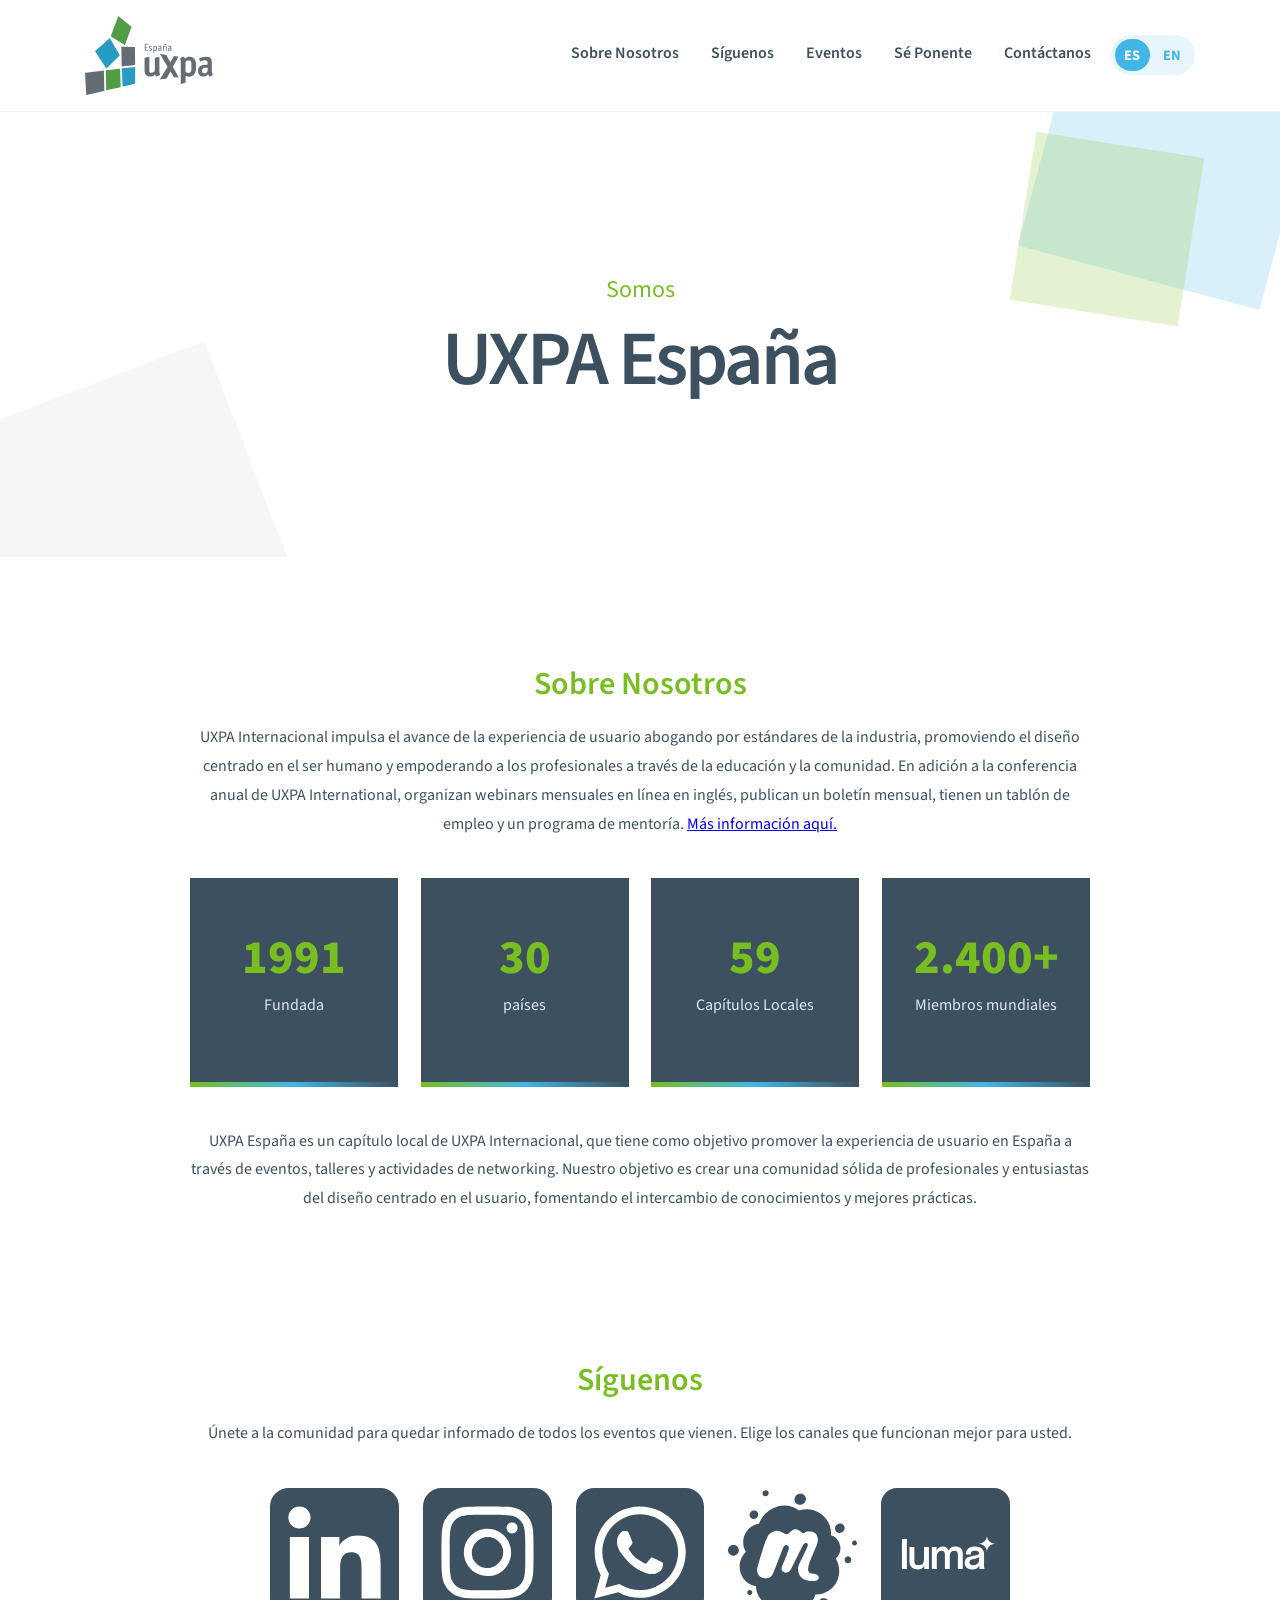
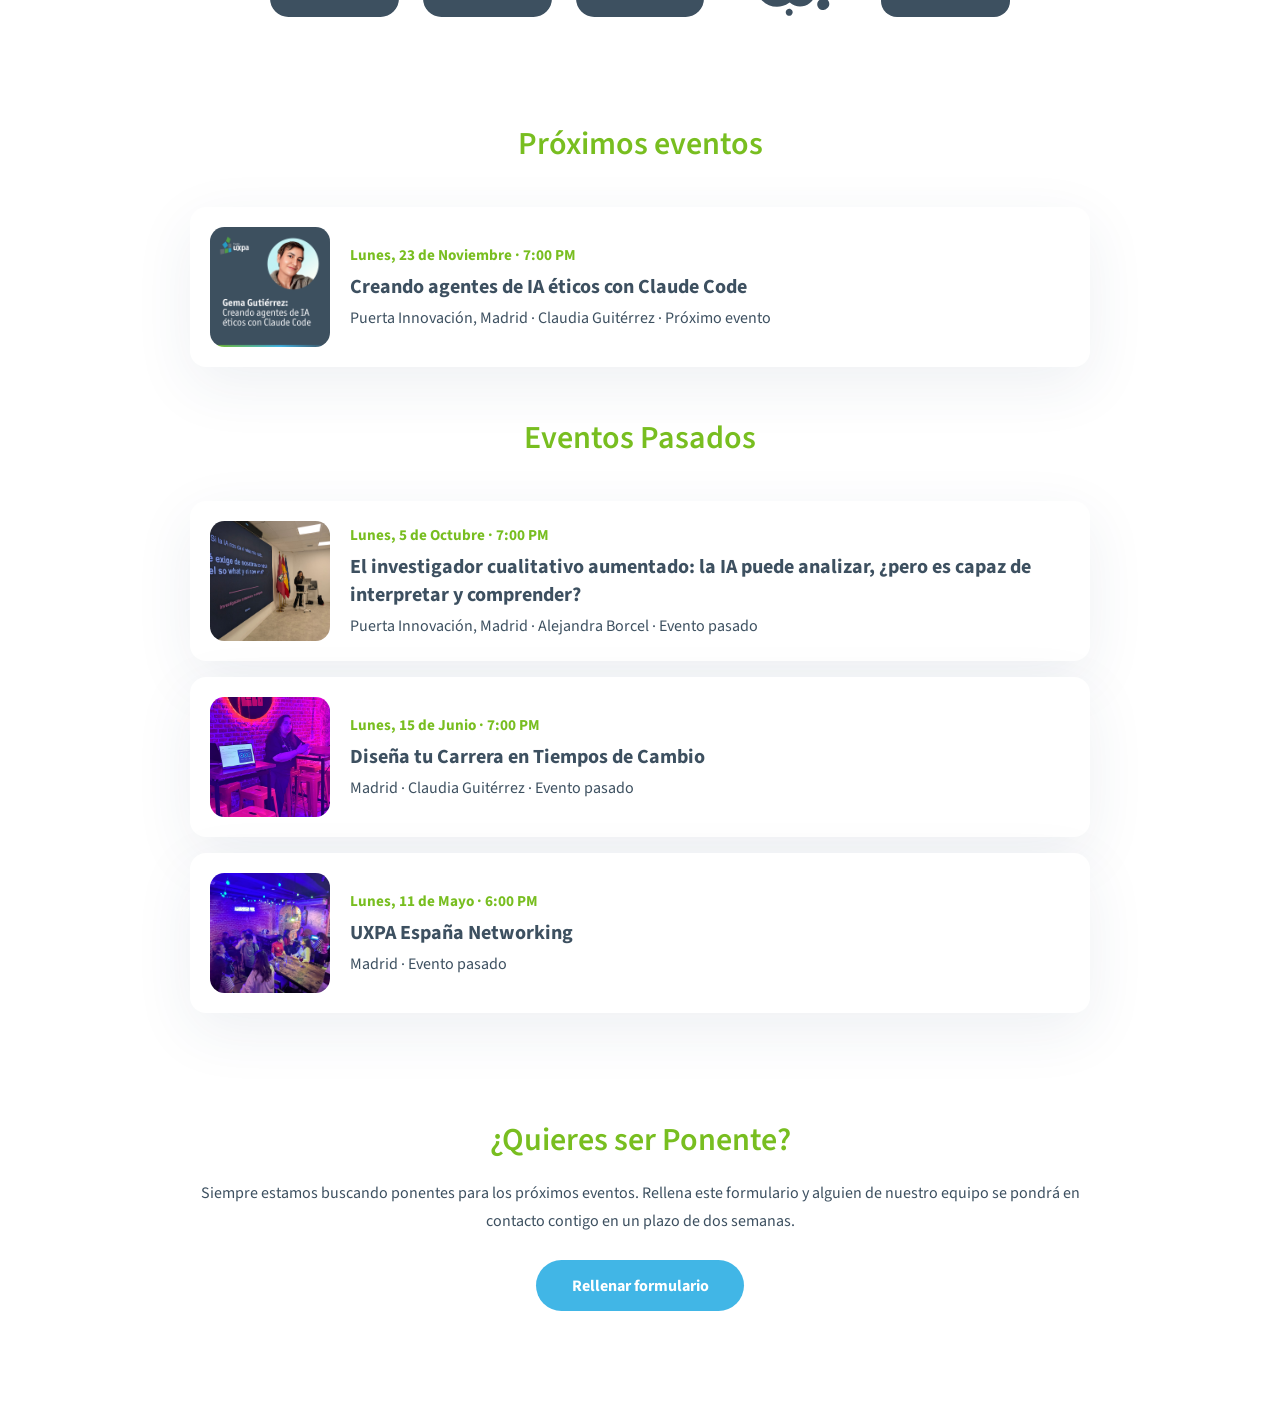
==== commit 9e25f5aa: "november event" ====
--- a/index.html
+++ b/index.html
@@ -124,12 +124,12 @@
       </div>
       <div class="container">
         <div class="events-list">
-          <a class="event-card" href="https://luma.com/v2x5nuk3" target="_blank" rel="noopener noreferrer">
-            <img src="assets/event-photos/fallback.avif" alt="Upcoming October Event" class="event-image" />
+          <a class="event-card" href="https://luma.com/4md8swos?utm_source=website" target="_blank" rel="noopener noreferrer">
+            <img src="assets/event-photos/november-photo.jpg" alt="Photo of November Speaker" class="event-image" />
             <div class="event-content">
-              <p class="event-date" data-i18n="events.upcoming.date">Lunes, 5 de Octubre · 7:00 PM</p>
-              <h3 data-i18n="events.upcoming.title">UXPA España Charla: Alejandra Borcel</h3>
-              <p class="event-meta" data-i18n="events.upcoming.meta">Puerta de Innovación, Madrid · Próximo evento</p>
+              <p class="event-date" data-i18n="events.upcoming.date">Lunes, 23 de Noviembre · 7:00 PM</p>
+              <h3 data-i18n="events.upcoming.title">Creando agentes de IA éticos con Claude Code</h3>
+              <p class="event-meta" data-i18n="events.upcoming.meta">Puerta Innovación, Madrid · Claudia Guitérrez · Próximo evento</p>
             </div>
           </a>
         </div>
@@ -139,20 +139,28 @@
       </div>
       <div class="container">
         <div class="events-list">
-          <a class="event-card" href="https://luma.com/sww7ekwe" target="_blank" rel="noopener noreferrer">
+          <a class="event-card" href="https://luma.com/v2x5nuk3?utm_source=website" target="_blank" rel="noopener noreferrer">
+            <img src="assets/event-photos/october-photo.jpg" alt="Photo of October Speaker" class="event-image" />
+            <div class="event-content">
+              <p class="event-date" data-i18n="events.past1.date">Lunes, 5 de Octubre · 7:00 PM</p>
+              <h3 data-i18n="events.past1.title">El investigador cualitativo aumentado: la IA puede analizar, ¿pero es capaz de interpretar y comprender?</h3>
+              <p class="event-meta" data-i18n="events.past1.meta">Puerta Innovación, Madrid · Alejandra Borcel · Evento pasado</p>
+            </div>
+          </a>
+          <a class="event-card" href="https://luma.com/sww7ekwe?utm_source=website" target="_blank" rel="noopener noreferrer">
             <img src="assets/event-photos/june-photo.jpg" alt="Photo of June Speaker" class="event-image" />
             <div class="event-content">
-              <p class="event-date" data-i18n="events.past1.date">Lunes, 15 de Junio · 7:00 PM</p>
-              <h3 data-i18n="events.past1.title">UXPA España Charla: Claudia Guitérrez</h3>
-              <p class="event-meta" data-i18n="events.past1.meta">Madrid · Evento pasado</p>
+              <p class="event-date" data-i18n="events.past2.date">Lunes, 15 de Junio · 7:00 PM</p>
+              <h3 data-i18n="events.past2.title">Diseña tu Carrera en Tiempos de Cambio</h3>
+              <p class="event-meta" data-i18n="events.past2.meta">Madrid · Claudia Guitérrez · Evento pasado</p>
             </div>
           </a>
-          <a class="event-card" href="https://luma.com/m1urawqa" target="_blank" rel="noopener noreferrer">
+          <a class="event-card" href="https://luma.com/m1urawqa?utm_source=website" target="_blank" rel="noopener noreferrer">
             <img src="assets/event-photos/may-photo.jpg" alt="Photo of May Event" class="event-image" />
             <div class="event-content">
-              <p class="event-date" data-i18n="events.past2.date">Lunes, 11 de Mayo · 6:00 PM</p>
-              <h3 data-i18n="events.past2.title">UXPA España Networking</h3>
-              <p class="event-meta" data-i18n="events.past2.meta">Madrid · Evento pasado</p>
+              <p class="event-date" data-i18n="events.past3.date">Lunes, 11 de Mayo · 6:00 PM</p>
+              <h3 data-i18n="events.past3.title">UXPA España Networking</h3>
+              <p class="event-meta" data-i18n="events.past3.meta">Madrid · Evento pasado</p>
             </div>
           </a>
         </div>
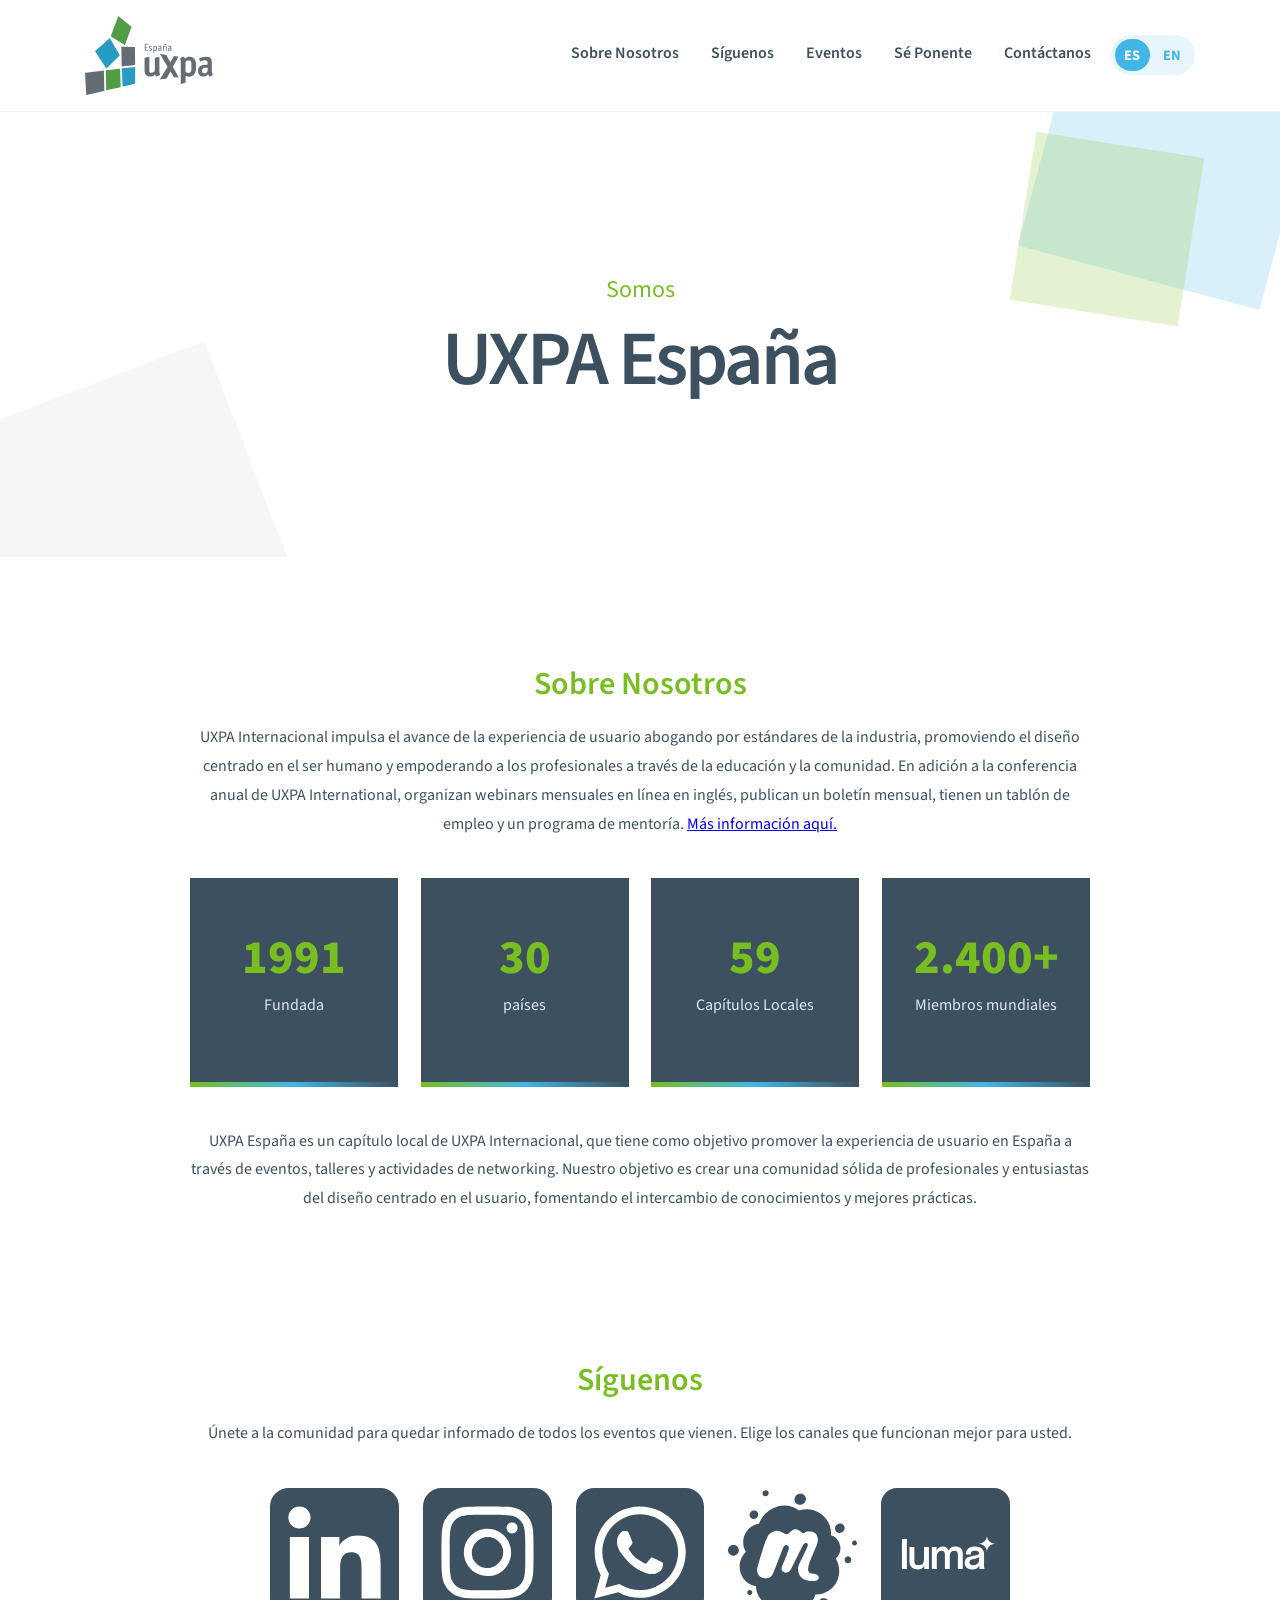
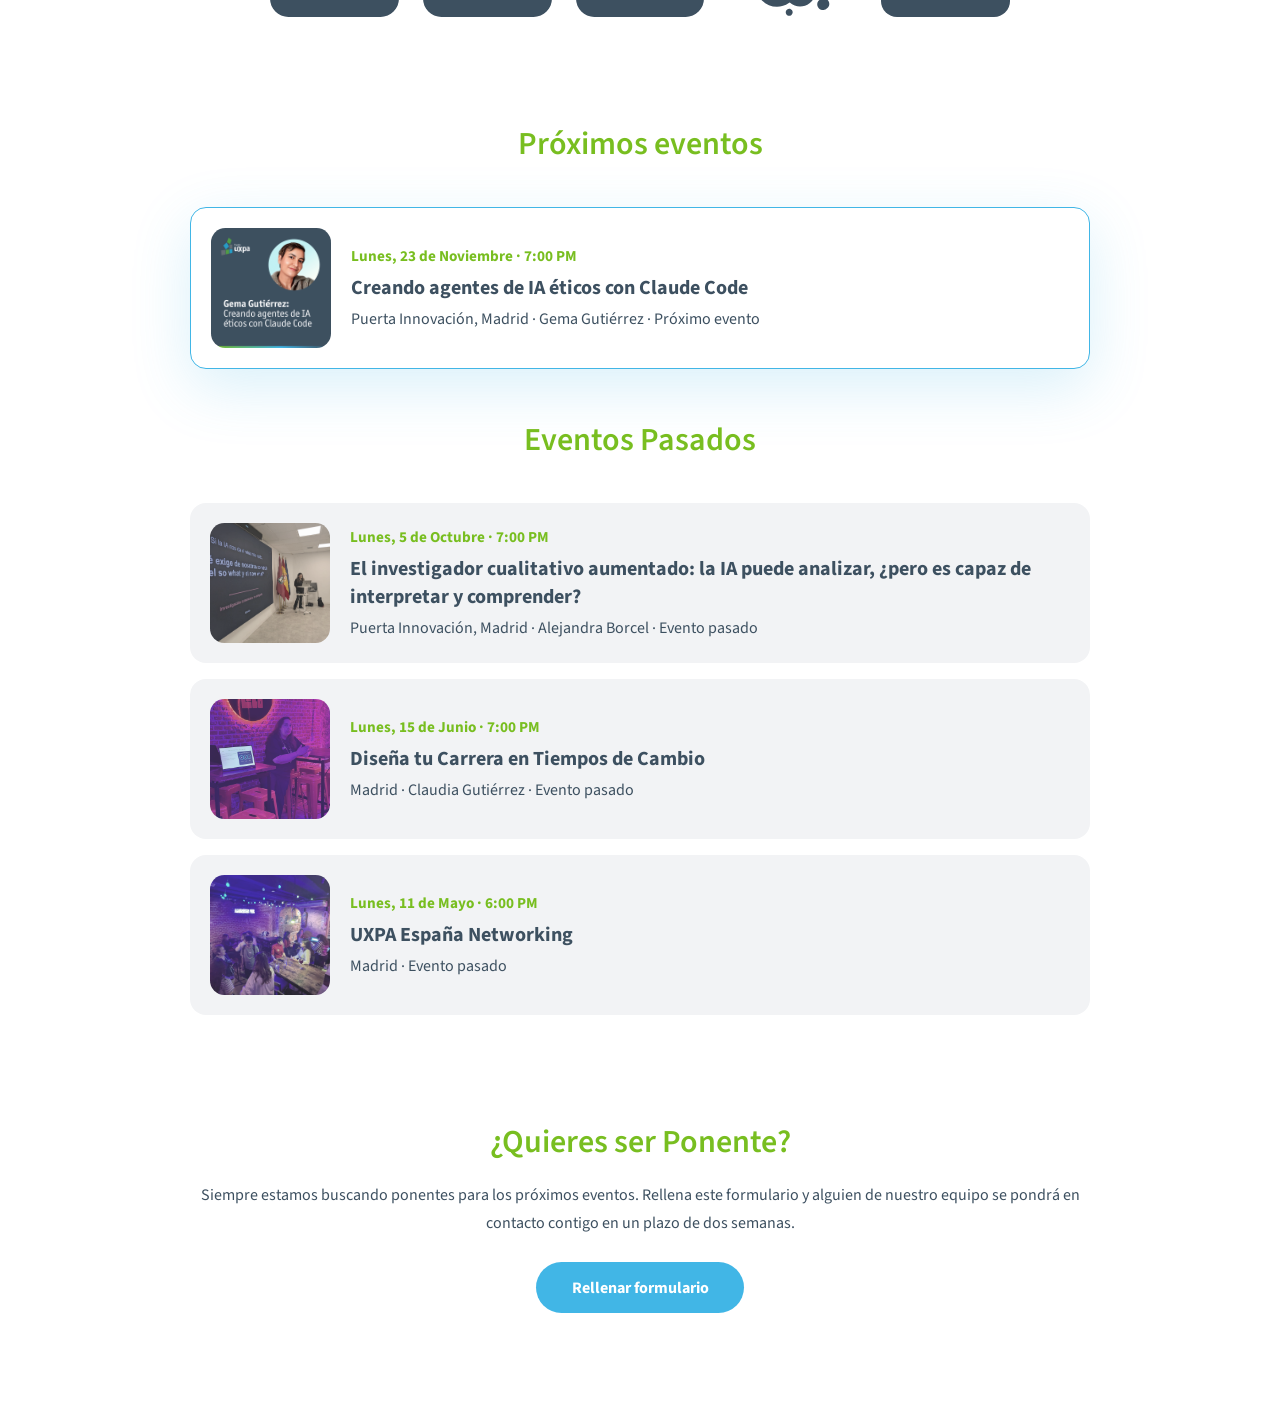
==== commit faf975e2: "spelling" ====
--- a/index.html
+++ b/index.html
@@ -129,7 +129,7 @@
             <div class="event-content">
               <p class="event-date" data-i18n="events.upcoming.date">Lunes, 23 de Noviembre · 7:00 PM</p>
               <h3 data-i18n="events.upcoming.title">Creando agentes de IA éticos con Claude Code</h3>
-              <p class="event-meta" data-i18n="events.upcoming.meta">Puerta Innovación, Madrid · Claudia Guitérrez · Próximo evento</p>
+              <p class="event-meta" data-i18n="events.upcoming.meta">Puerta Innovación, Madrid · Gema Gutiérrez · Próximo evento</p>
             </div>
           </a>
         </div>
@@ -139,7 +139,7 @@
       </div>
       <div class="container">
         <div class="events-list">
-          <a class="event-card" href="https://luma.com/v2x5nuk3?utm_source=website" target="_blank" rel="noopener noreferrer">
+          <a class="event-card past-event-card" href="https://luma.com/v2x5nuk3?utm_source=website" target="_blank" rel="noopener noreferrer">
             <img src="assets/event-photos/october-photo.jpg" alt="Photo of October Speaker" class="event-image" />
             <div class="event-content">
               <p class="event-date" data-i18n="events.past1.date">Lunes, 5 de Octubre · 7:00 PM</p>
@@ -147,15 +147,15 @@
               <p class="event-meta" data-i18n="events.past1.meta">Puerta Innovación, Madrid · Alejandra Borcel · Evento pasado</p>
             </div>
           </a>
-          <a class="event-card" href="https://luma.com/sww7ekwe?utm_source=website" target="_blank" rel="noopener noreferrer">
+          <a class="event-card past-event-card" href="https://luma.com/sww7ekwe?utm_source=website" target="_blank" rel="noopener noreferrer">
             <img src="assets/event-photos/june-photo.jpg" alt="Photo of June Speaker" class="event-image" />
             <div class="event-content">
               <p class="event-date" data-i18n="events.past2.date">Lunes, 15 de Junio · 7:00 PM</p>
               <h3 data-i18n="events.past2.title">Diseña tu Carrera en Tiempos de Cambio</h3>
-              <p class="event-meta" data-i18n="events.past2.meta">Madrid · Claudia Guitérrez · Evento pasado</p>
+              <p class="event-meta" data-i18n="events.past2.meta">Madrid · Claudia Gutiérrez · Evento pasado</p>
             </div>
           </a>
-          <a class="event-card" href="https://luma.com/m1urawqa?utm_source=website" target="_blank" rel="noopener noreferrer">
+          <a class="event-card past-event-card" href="https://luma.com/m1urawqa?utm_source=website" target="_blank" rel="noopener noreferrer">
             <img src="assets/event-photos/may-photo.jpg" alt="Photo of May Event" class="event-image" />
             <div class="event-content">
               <p class="event-date" data-i18n="events.past3.date">Lunes, 11 de Mayo · 6:00 PM</p>
--- a/styles.css
+++ b/styles.css
@@ -394,6 +394,28 @@
 .event-card:focus-visible {
   transform: translateY(-4px);
   box-shadow: 0 24px 72px rgba(34, 65, 105, 0.14);
+}
+
+.event-card:not(.past-event-card) {
+  border: 1px solid #41B6E6;
+  box-shadow: 0 18px 60px rgba(65, 182, 230, 0.2);
+}
+
+.event-card:not(.past-event-card):hover,
+.event-card:not(.past-event-card):focus-visible {
+  box-shadow: 0 24px 72px rgba(65, 182, 230, 0.35);
+}
+
+.past-event-card,
+.past-event-card:hover,
+.past-event-card:focus-visible {
+  background: #f2f3f5;
+  box-shadow: none;
+}
+
+.past-event-card .event-image {
+  filter: grayscale(40%);
+  opacity: 0.85;
 }
 
 .disabled-event-card {
